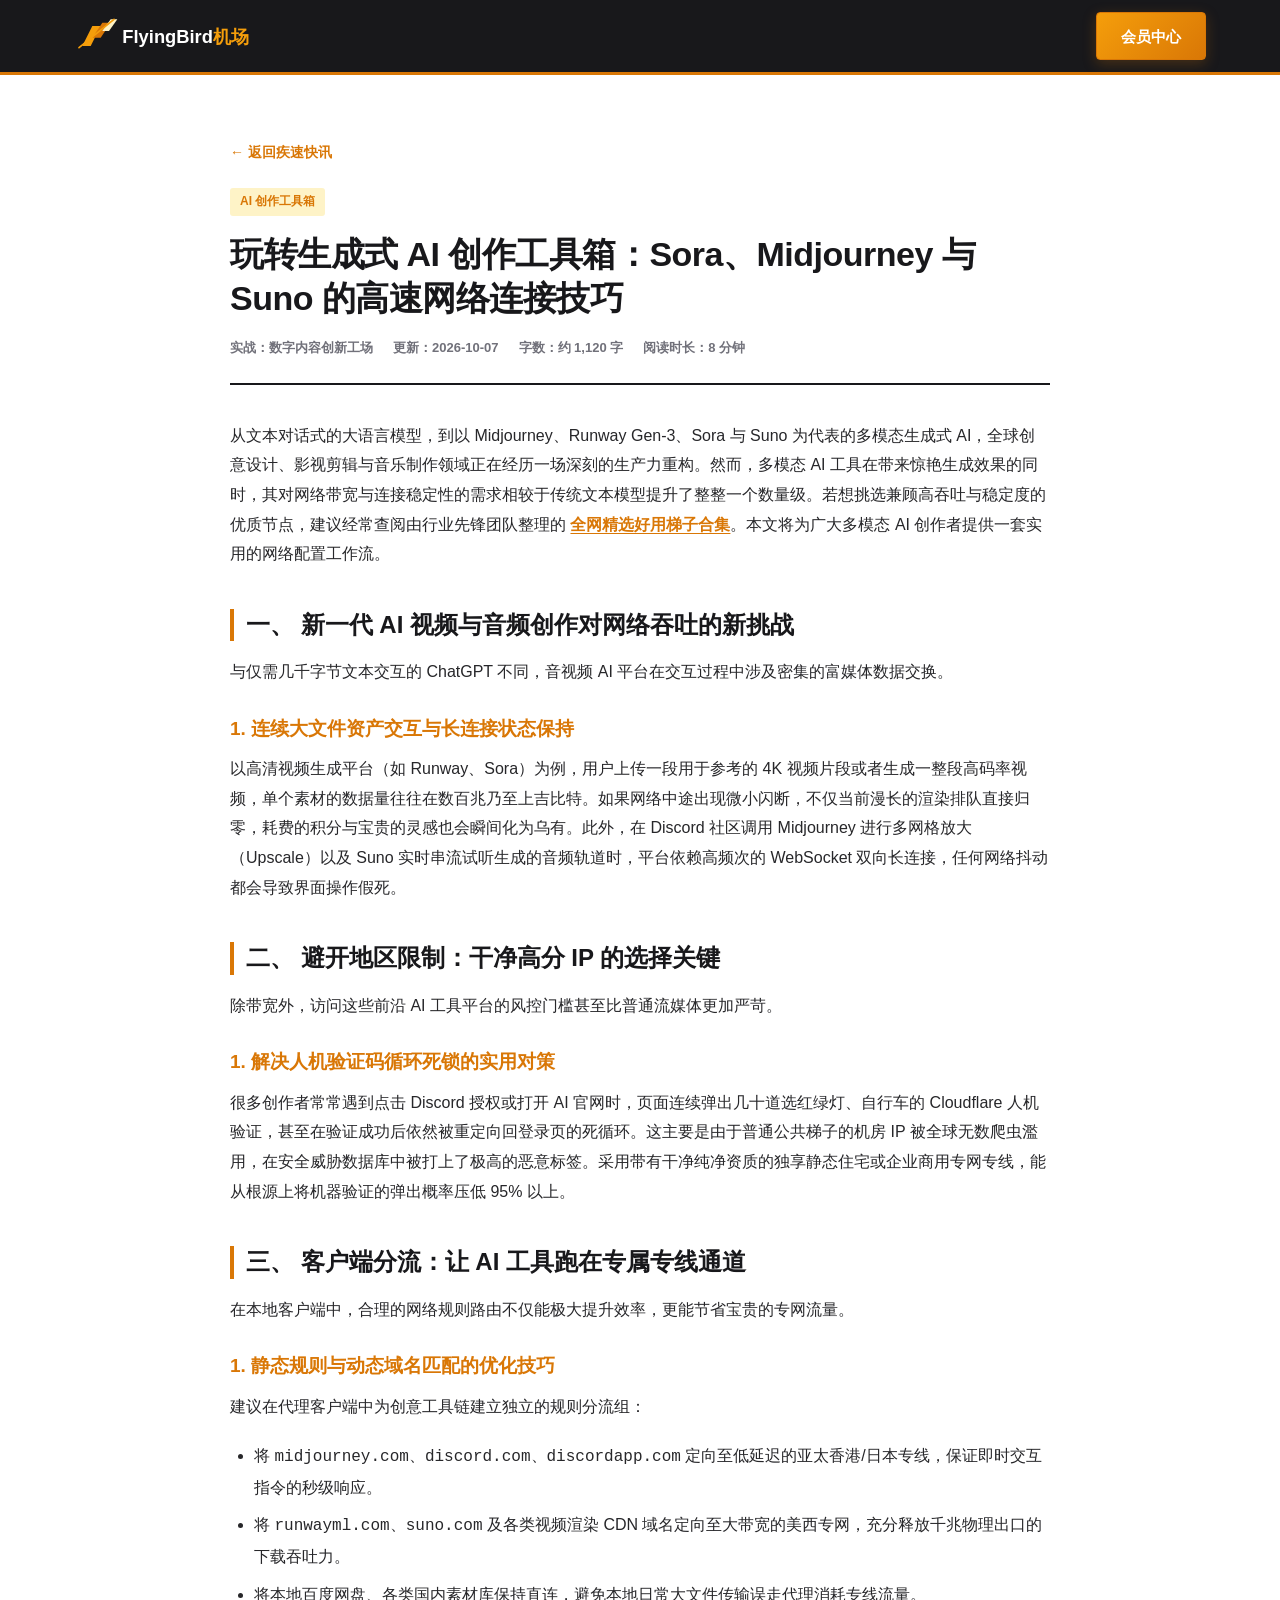
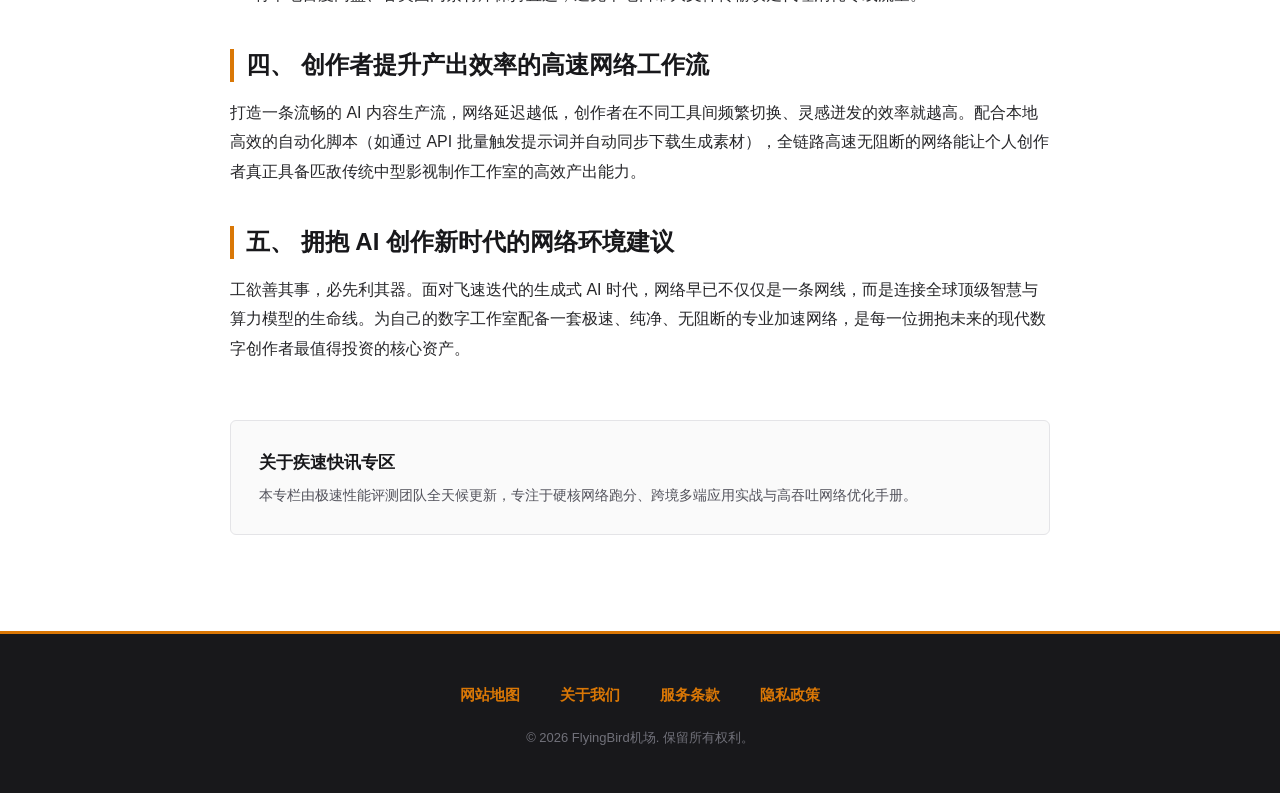
==== ai-creative-tools-bandwidth-demands.html @ 721cce7f "feat: initial commit for flyingbirdcloud.mom landing page" ====
<!DOCTYPE html>
<html lang="zh-CN">
<head>
  <meta charset="UTF-8">
  <meta name="viewport" content="width=device-width, initial-scale=1.0">
  <title>玩转生成式 AI 创作工具箱：Sora、Midjourney 与 Suno 的高速网络连接技巧 - 疾速快讯</title>
  <meta name="description" content="深入解析Sora、Midjourney、Runway及Suno等生成式AI创作平台对网络吞吐、大文件传输与长连接的苛刻要求，详解高信誉节点配置技巧。">
  <link rel="stylesheet" href="style.css">
</head>
<body>

  <!-- 动感顶栏导航 -->
  <header class="kinetic-nav-wrapper">
    <div class="kinetic-shell kinetic-nav-inner">
      <a href="index.html" class="kinetic-brand" aria-label="返回首页">
        <svg viewBox="0 0 240 48" fill="none" xmlns="http://www.w3.org/2000/svg">
          <g>
            <path d="M10 36L22 12H32L20 36H10Z" fill="#F59E0B"/>
            <path d="M22 26L34 8H44L32 26H22Z" fill="#D97706"/>
            <path d="M34 18L44 4H52L42 18H34Z" fill="#FEF3C7"/>
            <line x1="6" y1="38" x2="48" y2="4" stroke="#F59E0B" stroke-width="2" stroke-linecap="round"/>
          </g>
          <text x="58" y="32" font-family="-apple-system, BlinkMacSystemFont, 'Segoe UI', Roboto, sans-serif" font-size="22" font-weight="900" fill="#FFFFFF">FlyingBird<tspan fill="#F59E0B">机场</tspan></text>
        </svg>
      </a>
      <div class="kinetic-nav-actions">
        <a href="https://ww012.twilightaff.com/#/?code=A56DH1Af" class="k-btn k-btn-amber" rel="nofollow" target="_blank">会员中心</a>
      </div>
    </div>
  </header>

  <!-- 文章详情区域 -->
  <main class="kinetic-article-wrap">
    <div class="kinetic-shell">
      <div class="kinetic-article-container">
        <a href="guides.html" class="kinetic-back-link">← 返回疾速快讯</a>

        <header class="kinetic-article-head">
          <span class="kinetic-badge-pill">AI 创作工具箱</span>
          <h1 class="kinetic-article-h1">玩转生成式 AI 创作工具箱：Sora、Midjourney 与 Suno 的高速网络连接技巧</h1>
          <div class="kinetic-meta-line">
            <span>实战：数字内容创新工场</span>
            <span>更新：2026-10-07</span>
            <span>字数：约 1,120 字</span>
            <span>阅读时长：8 分钟</span>
          </div>
        </header>

        <article class="kinetic-article-body">
          <p>
            从文本对话式的大语言模型，到以 Midjourney、Runway Gen-3、Sora 与 Suno 为代表的多模态生成式 AI，全球创意设计、影视剪辑与音乐制作领域正在经历一场深刻的生产力重构。然而，多模态 AI 工具在带来惊艳生成效果的同时，其对网络带宽与连接稳定性的需求相较于传统文本模型提升了整整一个数量级。若想挑选兼顾高吞吐与稳定度的优质节点，建议经常查阅由行业先锋团队整理的 <a href="https://tizilab.net/" target="_blank">全网精选好用梯子合集</a>。本文将为广大多模态 AI 创作者提供一套实用的网络配置工作流。
          </p>

          <h2>一、 新一代 AI 视频与音频创作对网络吞吐的新挑战</h2>
          <p>
            与仅需几千字节文本交互的 ChatGPT 不同，音视频 AI 平台在交互过程中涉及密集的富媒体数据交换。
          </p>

          <h3>1. 连续大文件资产交互与长连接状态保持</h3>
          <p>
            以高清视频生成平台（如 Runway、Sora）为例，用户上传一段用于参考的 4K 视频片段或者生成一整段高码率视频，单个素材的数据量往往在数百兆乃至上吉比特。如果网络中途出现微小闪断，不仅当前漫长的渲染排队直接归零，耗费的积分与宝贵的灵感也会瞬间化为乌有。此外，在 Discord 社区调用 Midjourney 进行多网格放大（Upscale）以及 Suno 实时串流试听生成的音频轨道时，平台依赖高频次的 WebSocket 双向长连接，任何网络抖动都会导致界面操作假死。
          </p>

          <h2>二、 避开地区限制：干净高分 IP 的选择关键</h2>
          <p>
            除带宽外，访问这些前沿 AI 工具平台的风控门槛甚至比普通流媒体更加严苛。
          </p>

          <h3>1. 解决人机验证码循环死锁的实用对策</h3>
          <p>
            很多创作者常常遇到点击 Discord 授权或打开 AI 官网时，页面连续弹出几十道选红绿灯、自行车的 Cloudflare 人机验证，甚至在验证成功后依然被重定向回登录页的死循环。这主要是由于普通公共梯子的机房 IP 被全球无数爬虫濫用，在安全威胁数据库中被打上了极高的恶意标签。采用带有干净纯净资质的独享静态住宅或企业商用专网专线，能从根源上将机器验证的弹出概率压低 95% 以上。
          </p>

          <h2>三、 客户端分流：让 AI 工具跑在专属专线通道</h2>
          <p>
            在本地客户端中，合理的网络规则路由不仅能极大提升效率，更能节省宝贵的专网流量。
          </p>

          <h3>1. 静态规则与动态域名匹配的优化技巧</h3>
          <p>
            建议在代理客户端中为创意工具链建立独立的规则分流组：
          </p>
          <ul>
            <li>将 <code>midjourney.com</code>、<code>discord.com</code>、<code>discordapp.com</code> 定向至低延迟的亚太香港/日本专线，保证即时交互指令的秒级响应。</li>
            <li>将 <code>runwayml.com</code>、<code>suno.com</code> 及各类视频渲染 CDN 域名定向至大带宽的美西专网，充分释放千兆物理出口的下载吞吐力。</li>
            <li>将本地百度网盘、各类国内素材库保持直连，避免本地日常大文件传输误走代理消耗专线流量。</li>
          </ul>

          <h2>四、 创作者提升产出效率的高速网络工作流</h2>
          <p>
            打造一条流畅的 AI 内容生产流，网络延迟越低，创作者在不同工具间频繁切换、灵感迸发的效率就越高。配合本地高效的自动化脚本（如通过 API 批量触发提示词并自动同步下载生成素材），全链路高速无阻断的网络能让个人创作者真正具备匹敌传统中型影视制作工作室的高效产出能力。
          </p>

          <h2>五、 拥抱 AI 创作新时代的网络环境建议</h2>
          <p>
            工欲善其事，必先利其器。面对飞速迭代的生成式 AI 时代，网络早已不仅仅是一条网线，而是连接全球顶级智慧与算力模型的生命线。为自己的数字工作室配备一套极速、纯净、无阻断的专业加速网络，是每一位拥抱未来的现代数字创作者最值得投资的核心资产。
          </p>
        </article>

        <div class="kinetic-author-box">
          <h4>关于疾速快讯专区</h4>
          <p>本专栏由极速性能评测团队全天候更新，专注于硬核网络跑分、跨境多端应用实战与高吞吐网络优化手册。</p>
        </div>
      </div>
    </div>
  </main>

  <!-- 页脚 -->
  <footer class="kinetic-footer">
    <div class="kinetic-shell">
      <nav aria-label="页脚导航">
        <ul class="k-footer-links">
          <li><a href="sitemap.html">网站地图</a></li>
          <li><a href="about.html">关于我们</a></li>
          <li><a href="terms.html">服务条款</a></li>
          <li><a href="privacy.html">隐私政策</a></li>
        </ul>
      </nav>
      <p class="k-footer-rights">© 2026 FlyingBird机场. 保留所有权利。</p>
    </div>
  </footer>

</body>
</html>
---- style.css ----
/* ==========================================================================
   FlyingBird机场 - 极速动能与疾风光芒流样式表 (Kinetic Velocity Modern)
   特点：斜切动感、琥珀竞速金与曜石墨灰、高能脉冲条纹、极致响应
   ========================================================================== */

:root {
  --color-amber-primary: #D97706;
  --color-amber-light: #F59E0B;
  --color-amber-glow: #FEF3C7;
  --color-obsidian: #18181B;
  --color-obsidian-sub: #27272A;
  --color-slate-text: #52525B;
  --color-canvas: #FAFAFA;
  --color-surface-white: #FFFFFF;
  --color-card-border: #E4E4E7;
  --color-speed-green: #10B981;
  --font-kinetic: -apple-system, BlinkMacSystemFont, "Segoe UI", Roboto, "PingFang SC", "Hiragino Sans GB", "Microsoft YaHei", sans-serif;
  --max-w-kinetic: 1180px;
}

* {
  box-sizing: border-box;
  margin: 0;
  padding: 0;
}

html {
  font-size: 16px;
  scroll-behavior: smooth;
  -webkit-text-size-adjust: 100%;
}

body {
  font-family: var(--font-kinetic);
  background-color: var(--color-canvas);
  color: var(--color-obsidian);
  line-height: 1.6;
  -webkit-font-smoothing: antialiased;
}

/* 布局外框 */
.kinetic-shell {
  max-width: var(--max-w-kinetic);
  margin: 0 auto;
  padding: 0 24px;
}

/* 动感顶栏 */
.kinetic-nav-wrapper {
  background-color: var(--color-obsidian);
  border-bottom: 3px solid var(--color-amber-primary);
  position: sticky;
  top: 0;
  z-index: 100;
}

.kinetic-nav-inner {
  display: flex;
  justify-content: space-between;
  align-items: center;
  height: 72px;
}

.kinetic-brand {
  display: flex;
  align-items: center;
  gap: 12px;
  text-decoration: none;
}

.kinetic-brand svg {
  height: 40px;
  width: auto;
}

.kinetic-nav-toggle {
  display: none;
}

.kinetic-nav-container {
  display: block;
}

.kinetic-links {
  display: flex;
  align-items: center;
  gap: 28px;
  list-style: none;
}

.kinetic-links a {
  color: #D4D4D8;
  text-decoration: none;
  font-size: 15px;
  font-weight: 700;
  transition: color 0.2s;
  letter-spacing: 0.3px;
}

.kinetic-links a:hover {
  color: var(--color-amber-light);
}

.kinetic-nav-actions {
  display: flex;
  align-items: center;
  gap: 12px;
}

/* 动能按钮 */
.k-btn,
a.k-btn {
  display: inline-flex;
  align-items: center;
  justify-content: center;
  padding: 12px 24px;
  font-size: 15px;
  font-weight: 800;
  text-decoration: none !important;
  border-radius: 4px;
  transition: all 0.2s cubic-bezier(0.4, 0, 0.2, 1);
  min-height: 48px;
  cursor: pointer;
  line-height: 1;
}

.k-btn-amber,
a.k-btn-amber,
a.k-btn-amber:link,
a.k-btn-amber:visited {
  background: linear-gradient(135deg, var(--color-amber-light) 0%, var(--color-amber-primary) 100%) !important;
  color: #FFFFFF !important;
  border: 1px solid var(--color-amber-primary) !important;
  box-shadow: 0 4px 14px rgba(217, 119, 6, 0.25);
}

.k-btn-amber:hover,
.k-btn-amber:focus,
.k-btn-amber:active,
a.k-btn-amber:hover,
a.k-btn-amber:focus,
a.k-btn-amber:active {
  color: #FFFFFF !important;
  transform: translateY(-1px);
  box-shadow: 0 6px 20px rgba(217, 119, 6, 0.35);
  text-decoration: none !important;
}

.k-btn-pbn,
a.k-btn-pbn,
a.k-btn-pbn:link,
a.k-btn-pbn:visited {
  background-color: #FFFFFF !important;
  color: var(--color-obsidian) !important;
  border: 2px solid var(--color-obsidian) !important;
}

.k-btn-pbn:hover,
.k-btn-pbn:focus,
.k-btn-pbn:active,
a.k-btn-pbn:hover,
a.k-btn-pbn:focus,
a.k-btn-pbn:active {
  background-color: var(--color-amber-glow) !important;
  border-color: var(--color-amber-primary) !important;
  color: var(--color-amber-primary) !important;
  text-decoration: none !important;
}

.k-btn-dark,
a.k-btn-dark,
a.k-btn-dark:link,
a.k-btn-dark:visited {
  background-color: var(--color-obsidian) !important;
  color: #FFFFFF !important;
  border: 1px solid var(--color-obsidian) !important;
}

.k-btn-dark:hover,
.k-btn-dark:focus,
.k-btn-dark:active,
a.k-btn-dark:hover,
a.k-btn-dark:focus,
a.k-btn-dark:active {
  background-color: var(--color-obsidian-sub) !important;
  color: #FFFFFF !important;
  text-decoration: none !important;
}

/* 首屏 Billboard Hero */
.kinetic-hero {
  background: linear-gradient(180deg, #18181B 0%, #27272A 100%);
  color: #FFFFFF;
  padding: 80px 0 64px;
  position: relative;
  overflow: hidden;
}

.kinetic-hero-grid {
  display: grid;
  grid-template-columns: 1.1fr 0.9fr;
  gap: 40px;
  align-items: center;
}

.k-hero-badge {
  display: inline-flex;
  align-items: center;
  gap: 8px;
  background-color: rgba(245, 158, 11, 0.15);
  border: 1px solid var(--color-amber-primary);
  color: var(--color-amber-light);
  font-size: 13px;
  font-weight: 800;
  padding: 6px 14px;
  border-radius: 4px;
  margin-bottom: 24px;
  letter-spacing: 0.5px;
}

.k-badge-flash {
  width: 8px;
  height: 8px;
  background-color: var(--color-amber-light);
  border-radius: 2px;
  transform: rotate(45deg);
}

.kinetic-title {
  font-size: 46px;
  line-height: 1.15;
  font-weight: 900;
  color: #FFFFFF;
  letter-spacing: -0.5px;
  margin-bottom: 20px;
}

.kinetic-title span {
  color: var(--color-amber-light);
  display: inline-block;
}

.kinetic-subtitle {
  font-size: 17px;
  color: #A1A1AA;
  line-height: 1.65;
  margin-bottom: 32px;
  max-width: 540px;
}

.kinetic-cta-group {
  display: flex;
  flex-wrap: wrap;
  gap: 16px;
  align-items: center;
}

/* ==========================================
   飞鸟动图 - 动感超音速破空金翼飞鸟
   ========================================== */
.kinetic-bird-stage {
  background: radial-gradient(ellipse at 50% 50%, #18181B 0%, #09090B 100%);
  border: 1px solid rgba(245, 158, 11, 0.4);
  border-radius: 8px;
  padding: 24px;
  box-shadow: 0 20px 45px rgba(0, 0, 0, 0.6), 0 0 30px rgba(245, 158, 11, 0.15);
  position: relative;
  overflow: hidden;
}

.k-bird-head {
  display: flex;
  justify-content: space-between;
  align-items: center;
  border-bottom: 1px solid #27272A;
  padding-bottom: 12px;
  margin-bottom: 16px;
}

.k-bird-tag {
  font-size: 13px;
  font-weight: 800;
  color: var(--color-amber-light);
  letter-spacing: 1px;
}

.k-bird-mode {
  display: inline-flex;
  align-items: center;
  gap: 6px;
  font-size: 12px;
  color: var(--color-speed-green);
  font-weight: 700;
}

.k-mode-pulse {
  width: 8px;
  height: 8px;
  background-color: var(--color-speed-green);
  border-radius: 50%;
  animation: kPulseGlow 1.5s infinite ease-in-out;
}

@keyframes kPulseGlow {
  0%, 100% { opacity: 1; transform: scale(1); }
  50% { opacity: 0.3; transform: scale(0.7); }
}

.k-bird-canvas {
  width: 100%;
  height: 220px;
  background-color: #09090B;
  border: 1px solid #27272A;
  border-radius: 6px;
  display: flex;
  align-items: center;
  justify-content: center;
  position: relative;
  overflow: hidden;
}

/* 激波音障圆环膨胀扩散动画 */
.shockwave-ring {
  position: absolute;
  top: 50%;
  left: 50%;
  border-radius: 50%;
  border: 1.5px solid rgba(245, 158, 11, 0.5);
  pointer-events: none;
  transform: translate(-50%, -50%) scale(0.2);
  opacity: 0;
  animation: shockwaveExpand 3s cubic-bezier(0.1, 0.8, 0.3, 1) infinite;
}

.ring-1 { width: 140px; height: 140px; animation-delay: 0s; }
.ring-2 { width: 140px; height: 140px; animation-delay: 1s; }
.ring-3 { width: 140px; height: 140px; animation-delay: 2s; }

@keyframes shockwaveExpand {
  0% {
    transform: translate(-50%, -50%) scale(0.3);
    opacity: 0.9;
    border-color: rgba(254, 240, 138, 0.8);
  }
  60% {
    opacity: 0.4;
    border-color: rgba(245, 158, 11, 0.4);
  }
  100% {
    transform: translate(-50%, -50%) scale(2.6);
    opacity: 0;
    border-color: rgba(217, 119, 6, 0);
  }
}

/* 动能极速光束粒子 */
.k-speed-beam {
  position: absolute;
  height: 1.5px;
  background: linear-gradient(90deg, transparent, var(--color-amber-light), transparent);
  animation: speedBeamFly 1.6s linear infinite;
}

.beam-1 { top: 22%; width: 140px; animation-duration: 1.3s; animation-delay: 0s; }
.beam-2 { top: 45%; width: 220px; animation-duration: 1.8s; animation-delay: 0.6s; }
.beam-3 { top: 70%; width: 160px; animation-duration: 1.5s; animation-delay: 0.9s; }
.beam-4 { top: 88%; width: 110px; animation-duration: 1.2s; animation-delay: 0.3s; }

@keyframes speedBeamFly {
  0% { right: -220px; opacity: 0; }
  30% { opacity: 0.9; }
  80% { opacity: 0.9; }
  100% { right: 110%; opacity: 0; }
}

/* 动感金翼飞鸟主体 */
.k-bird-svg-wrap {
  width: 240px;
  height: 170px;
  position: relative;
  z-index: 2;
  animation: kBirdGlide 2.8s ease-in-out infinite;
  filter: drop-shadow(0 0 16px rgba(245, 158, 11, 0.35));
}

@keyframes kBirdGlide {
  0%, 100% {
    transform: translateY(0px) rotate(0deg);
  }
  50% {
    transform: translateY(-10px) rotate(-1deg);
  }
}

/* 金色飞鸟左右翼高速扇动 */
.wing-k-left {
  transform-origin: 130px 90px;
  animation: kWingFlapLeft 0.95s ease-in-out infinite alternate;
}

.wing-k-right {
  transform-origin: 130px 90px;
  animation: kWingFlapRight 0.95s ease-in-out infinite alternate;
}

@keyframes kWingFlapLeft {
  0% {
    transform: rotate(0deg) scaleY(1);
  }
  100% {
    transform: rotate(25deg) scaleY(0.6) skewX(8deg);
  }
}

@keyframes kWingFlapRight {
  0% {
    transform: rotate(0deg) scaleY(1);
  }
  100% {
    transform: rotate(-25deg) scaleY(0.6) skewX(-8deg);
  }
}

/* 尾部矢量喷气羽焰脉冲 */
.k-afterburner {
  transform-origin: 130px 122px;
  animation: jetThrustPulse 0.4s ease-in-out infinite alternate;
}

@keyframes jetThrustPulse {
  0% {
    transform: scaleY(0.85);
    opacity: 0.65;
  }
  100% {
    transform: scaleY(1.3);
    opacity: 1;
  }
}

/* 底部动能指标条 */
.k-bird-footer {
  display: grid;
  grid-template-columns: repeat(3, 1fr);
  gap: 12px;
  margin-top: 16px;
  padding-top: 14px;
  border-top: 1px solid #27272A;
}

.k-metric-cell {
  display: flex;
  flex-direction: column;
}

.k-cell-k {
  font-size: 11px;
  font-weight: 700;
  color: #71717A;
  letter-spacing: 0.5px;
  margin-bottom: 2px;
}

.k-cell-v {
  font-size: 13px;
  font-weight: 800;
  color: var(--color-amber-light);
}

/* 动感跑马数据带 */
.kinetic-marquee-strip {
  background-color: var(--color-amber-primary);
  color: #FFFFFF;
  padding: 12px 0;
  font-weight: 800;
  font-size: 14px;
  letter-spacing: 0.5px;
}

.marquee-flex {
  display: flex;
  justify-content: space-around;
  flex-wrap: wrap;
  gap: 16px;
}

/* 章节外框 */
.kinetic-section {
  padding: 88px 0;
}

.kinetic-head-wrap {
  margin-bottom: 48px;
  position: relative;
}

.k-section-tag {
  font-size: 13px;
  font-weight: 800;
  color: var(--color-amber-primary);
  letter-spacing: 1.5px;
  text-transform: uppercase;
  margin-bottom: 8px;
  display: block;
}

.k-section-title {
  font-size: 34px;
  font-weight: 900;
  color: var(--color-obsidian);
  letter-spacing: -0.5px;
}

/* 核心特性 (3 cards) */
.kinetic-feature-deck {
  display: grid;
  grid-template-columns: repeat(3, 1fr);
  gap: 24px;
}

.k-feat-card {
  background-color: var(--color-surface-white);
  border: 1px solid var(--color-card-border);
  border-radius: 6px;
  padding: 32px 24px;
  position: relative;
  overflow: hidden;
  transition: all 0.2s ease;
}

.k-feat-card:hover {
  border-color: var(--color-amber-primary);
  transform: translateY(-2px);
}

.k-card-accent-bar {
  position: absolute;
  top: 0;
  left: 0;
  right: 0;
  height: 4px;
  background: linear-gradient(90deg, var(--color-amber-primary), var(--color-amber-light));
}

.k-icon-outline {
  width: 44px;
  height: 44px;
  margin-bottom: 20px;
}

.k-feat-title {
  font-size: 20px;
  font-weight: 800;
  color: var(--color-obsidian);
  margin-bottom: 12px;
}

.k-feat-desc {
  font-size: 14px;
  color: var(--color-slate-text);
  line-height: 1.6;
}

/* 流媒体与 AI 狂飙矩阵 (3 cards) */
.kinetic-media-grid {
  display: grid;
  grid-template-columns: repeat(3, 1fr);
  gap: 24px;
}

.k-media-box {
  background-color: var(--color-surface-white);
  border: 1px solid var(--color-card-border);
  border-radius: 6px;
  padding: 32px 24px;
}

.k-badge-gold {
  display: inline-block;
  padding: 4px 10px;
  background-color: var(--color-amber-glow);
  color: var(--color-amber-primary);
  font-size: 12px;
  font-weight: 800;
  border-radius: 3px;
  margin-bottom: 14px;
}

.k-media-box h3 {
  font-size: 19px;
  font-weight: 800;
  color: var(--color-obsidian);
  margin-bottom: 10px;
}

.k-media-box p {
  font-size: 14px;
  color: var(--color-slate-text);
  line-height: 1.6;
}

/* 价格对比 (3 方案) */
.kinetic-pricing-deck {
  display: grid;
  grid-template-columns: repeat(3, 1fr);
  gap: 24px;
  align-items: stretch;
}

.k-price-card {
  background-color: var(--color-surface-white);
  border: 1px solid var(--color-card-border);
  border-radius: 6px;
  padding: 40px 28px;
  display: flex;
  flex-direction: column;
  position: relative;
}

.k-price-card.hot {
  border: 2px solid var(--color-amber-primary);
  box-shadow: 0 12px 30px rgba(217, 119, 6, 0.12);
}

.k-badge-hot {
  position: absolute;
  top: 14px;
  right: 14px;
  background-color: var(--color-amber-primary);
  color: #FFFFFF;
  font-size: 12px;
  font-weight: 800;
  padding: 4px 10px;
  border-radius: 3px;
}

.k-plan-name {
  font-size: 20px;
  font-weight: 900;
  color: var(--color-obsidian);
  margin-bottom: 8px;
}

.k-plan-desc {
  font-size: 13px;
  color: var(--color-slate-text);
  min-height: 38px;
  margin-bottom: 24px;
}

.k-price-row {
  display: flex;
  align-items: baseline;
  gap: 4px;
  margin-bottom: 28px;
  padding-bottom: 20px;
  border-bottom: 1px solid var(--color-card-border);
}

.k-curr {
  font-size: 20px;
  font-weight: 800;
  color: var(--color-obsidian);
}

.k-num {
  font-size: 42px;
  font-weight: 900;
  color: var(--color-amber-primary);
  line-height: 1;
}

.k-unit {
  font-size: 14px;
  color: var(--color-slate-text);
}

.k-features-list {
  list-style: none;
  margin-bottom: 32px;
  flex-grow: 1;
}

.k-feature-point {
  display: flex;
  align-items: center;
  gap: 10px;
  font-size: 14px;
  color: var(--color-obsidian);
  padding: 8px 0;
}

.k-bullet {
  width: 6px;
  height: 6px;
  background-color: var(--color-amber-primary);
  border-radius: 2px;
  flex-shrink: 0;
  transform: rotate(45deg);
}

/* 用户实测反馈 (3 reviews) */
.kinetic-reviews-row {
  display: grid;
  grid-template-columns: repeat(3, 1fr);
  gap: 24px;
}

.k-review-card {
  background-color: var(--color-surface-white);
  border: 1px solid var(--color-card-border);
  border-radius: 6px;
  padding: 28px;
}

.k-review-text {
  font-size: 15px;
  color: var(--color-obsidian);
  line-height: 1.6;
  margin-bottom: 20px;
}

.k-review-user {
  display: flex;
  align-items: center;
  gap: 12px;
  border-top: 1px dashed var(--color-card-border);
  padding-top: 16px;
}

.k-avatar-box {
  width: 40px;
  height: 40px;
  background: linear-gradient(135deg, var(--color-amber-light), var(--color-amber-primary));
  color: #FFFFFF;
  border-radius: 6px;
  display: flex;
  align-items: center;
  justify-content: center;
  font-weight: 900;
  font-size: 14px;
}

.k-user-info h4 {
  font-size: 14px;
  font-weight: 800;
  color: var(--color-obsidian);
}

.k-user-info p {
  font-size: 12px;
  color: var(--color-slate-text);
}

/* 常见问答 (3 items) */
.kinetic-faq-list {
  display: grid;
  grid-template-columns: repeat(3, 1fr);
  gap: 24px;
}

.k-faq-box {
  background-color: var(--color-surface-white);
  border: 1px solid var(--color-card-border);
  border-radius: 6px;
  padding: 28px;
}

.k-faq-title {
  font-size: 17px;
  font-weight: 800;
  color: var(--color-obsidian);
  margin-bottom: 12px;
}

.k-faq-desc {
  font-size: 14px;
  color: var(--color-slate-text);
  line-height: 1.6;
}

/* 页脚：严格仅显示4个中文标题，独立页面 */
.kinetic-footer {
  background-color: var(--color-obsidian);
  color: #A1A1AA;
  padding: 48px 0;
  border-top: 3px solid var(--color-amber-primary);
}

.k-footer-links {
  display: flex;
  justify-content: center;
  align-items: center;
  gap: 40px;
  list-style: none;
  margin-bottom: 20px;
}

.k-footer-links a {
  color: #E4E4E7;
  text-decoration: none;
  font-size: 15px;
  font-weight: 700;
  transition: color 0.2s;
}

.k-footer-links a:hover {
  color: var(--color-amber-light);
}

.k-footer-rights {
  text-align: center;
  font-size: 13px;
  color: #71717A;
}

/* 独立子页面排版 */
.k-subpage-wrap {
  min-height: 70vh;
  padding: 64px 0 96px;
  background-color: var(--color-surface-white);
}

.k-subpage-box {
  max-width: 800px;
  margin: 0 auto;
  line-height: 1.8;
}

.k-back-home {
  display: inline-block;
  margin-bottom: 24px;
  font-weight: 800;
  color: var(--color-amber-primary);
  text-decoration: none;
}

.k-subpage-box h1 {
  font-size: 36px;
  font-weight: 900;
  color: var(--color-obsidian);
  margin-bottom: 24px;
  padding-bottom: 16px;
  border-bottom: 2px solid var(--color-obsidian);
}

.k-subpage-box h2 {
  font-size: 22px;
  font-weight: 800;
  color: var(--color-obsidian);
  margin: 32px 0 12px;
}

.k-subpage-box p {
  font-size: 15px;
  color: var(--color-slate-text);
  margin-bottom: 16px;
}

.k-subpage-box ul {
  padding-left: 20px;
  margin-bottom: 20px;
}

.k-subpage-box li {
  margin-bottom: 8px;
  color: var(--color-slate-text);
  font-size: 15px;
}

/* 移动端响应式适配 */
@media (max-width: 768px) {
  .kinetic-hero-grid {
    grid-template-columns: 1fr;
    gap: 36px;
  }

  .kinetic-title {
    font-size: 32px;
  }

  .kinetic-feature-deck,
  .kinetic-media-grid,
  .kinetic-pricing-deck,
  .kinetic-reviews-row,
  .kinetic-faq-list {
    grid-template-columns: 1fr;
  }

  .kinetic-nav-inner {
    height: 64px;
    position: relative;
  }

  .kinetic-nav-toggle {
    display: inline-flex;
    flex-direction: column;
    justify-content: center;
    align-items: center;
    gap: 5px;
    width: 44px;
    height: 44px;
    border: 1px solid #3F3F46;
    border-radius: 4px;
    background-color: var(--color-obsidian-sub);
    cursor: pointer;
    padding: 0;
    margin-left: auto;
    margin-right: 12px;
    order: 2;
  }

  .kinetic-nav-toggle span {
    display: block;
    width: 22px;
    height: 2px;
    background-color: var(--color-amber-light);
    transition: all 0.25s ease;
    border-radius: 2px;
  }

  .kinetic-nav-toggle.is-active span:nth-child(1) {
    transform: translateY(7px) rotate(45deg);
  }
  .kinetic-nav-toggle.is-active span:nth-child(2) {
    opacity: 0;
  }
  .kinetic-nav-toggle.is-active span:nth-child(3) {
    transform: translateY(-7px) rotate(-45deg);
  }

  .kinetic-nav-container {
    display: none;
    position: absolute;
    top: 64px;
    left: 0;
    right: 0;
    width: 100%;
    background-color: #18181B;
    border-bottom: 3px solid var(--color-amber-primary);
    box-shadow: 0 12px 30px rgba(0, 0, 0, 0.45);
    z-index: 999;
  }

  .kinetic-nav-container.is-open {
    display: block;
  }

  .kinetic-links {
    display: flex !important;
    flex-direction: column;
    padding: 6px 0;
    margin: 0;
    list-style: none;
    gap: 0;
    width: 100%;
  }

  .kinetic-links li {
    width: 100%;
  }

  .kinetic-links li a {
    display: flex;
    align-items: center;
    padding: 14px 24px;
    font-size: 15px;
    font-weight: 800;
    color: #E4E4E7;
    border-bottom: 1px solid #27272A;
    min-height: 48px;
    width: 100%;
  }

  .kinetic-links li:last-child a {
    border-bottom: none;
  }

  .kinetic-links li a:hover,
  .kinetic-links li a:active {
    background-color: #27272A;
    color: var(--color-amber-light);
  }

  .kinetic-nav-actions {
    order: 3;
  }

  .kinetic-nav-actions .k-btn {
    min-height: 40px;
    padding: 8px 14px;
    font-size: 13px;
  }

  .kinetic-cta-group {
    flex-direction: column;
    width: 100%;
  }

  .kinetic-cta-group .k-btn {
    width: 100%;
    text-align: center;
  }

  .marquee-flex {
    flex-direction: column;
    text-align: center;
    gap: 8px;
  }

  .k-footer-links {
    flex-direction: column;
    gap: 16px;
  }
}


/* ==========================================================================
   动能流超链接增强与疾速快讯扩展样式 (Kinetic Velocity Style)
   ========================================================================== */
a:not(.k-btn) {
  color: #D97706;
  text-decoration: none;
  transition: color 0.2s ease;
}

a:not(.k-btn):visited {
  color: #D97706;
}

a:not(.k-btn):hover, a:not(.k-btn):active {
  color: #B45309;
}

/* 快讯列表页排版 */
.guides-hub-head {
  padding: 72px 0 48px;
  background: linear-gradient(180deg, #18181B 0%, #27272A 100%);
  color: #FFFFFF;
  border-bottom: 3px solid var(--color-amber-primary);
}

.guides-hub-pill {
  display: inline-flex;
  align-items: center;
  gap: 8px;
  background-color: rgba(245, 158, 11, 0.15);
  border: 1px solid var(--color-amber-primary);
  color: var(--color-amber-light);
  font-size: 13px;
  font-weight: 800;
  padding: 5px 14px;
  border-radius: 4px;
  margin-bottom: 16px;
  letter-spacing: 1px;
}

.guides-main-title {
  font-size: 40px;
  font-weight: 900;
  color: #FFFFFF;
  margin-bottom: 16px;
  letter-spacing: -0.5px;
}

.guides-main-title span {
  color: var(--color-amber-light);
}

.guides-subtitle {
  font-size: 16px;
  color: #A1A1AA;
  max-width: 680px;
  line-height: 1.65;
}

.guides-list-section {
  padding: 72px 0 96px;
}

.guides-grid-3col {
  display: grid;
  grid-template-columns: repeat(3, 1fr);
  gap: 28px;
}

.guide-post-card {
  background-color: var(--color-surface-white);
  border: 1px solid var(--color-card-border);
  border-radius: 6px;
  padding: 30px 24px;
  display: flex;
  flex-direction: column;
  position: relative;
  overflow: hidden;
  transition: all 0.2s ease;
}

.guide-post-card:hover {
  transform: translateY(-2px);
  border-color: var(--color-amber-primary);
  box-shadow: 0 10px 25px rgba(217, 119, 6, 0.12);
}

.guide-post-accent {
  position: absolute;
  top: 0;
  left: 0;
  right: 0;
  height: 3px;
  background: linear-gradient(90deg, var(--color-amber-primary), var(--color-amber-light));
}

.guide-category-badge {
  display: inline-block;
  align-self: flex-start;
  padding: 4px 10px;
  background-color: var(--color-amber-glow);
  color: var(--color-amber-primary);
  font-size: 12px;
  font-weight: 800;
  border-radius: 3px;
  margin-bottom: 14px;
}

.guide-card-title {
  font-size: 18px;
  font-weight: 900;
  line-height: 1.4;
  margin-bottom: 12px;
}

.guide-card-title a {
  color: var(--color-obsidian);
  text-decoration: none;
}

.guide-card-title a:visited {
  color: var(--color-obsidian);
}

.guide-card-title a:hover {
  color: var(--color-amber-primary);
}

.guide-card-summary {
  font-size: 14px;
  color: var(--color-slate-text);
  line-height: 1.6;
  margin-bottom: 20px;
  flex-grow: 1;
}

.guide-card-footer {
  display: flex;
  justify-content: space-between;
  align-items: center;
  border-top: 1px solid var(--color-card-border);
  padding-top: 14px;
  font-size: 12px;
  color: #71717A;
  font-weight: 700;
}

/* 详情文章排版 */
.kinetic-article-wrap {
  padding: 64px 0 96px;
  background-color: var(--color-surface-white);
}

.kinetic-article-container {
  max-width: 820px;
  margin: 0 auto;
}

.kinetic-back-link {
  display: inline-flex;
  align-items: center;
  gap: 6px;
  font-weight: 800;
  font-size: 14px;
  color: var(--color-amber-primary);
  margin-bottom: 24px;
}

.kinetic-article-head {
  border-bottom: 2px solid var(--color-obsidian);
  padding-bottom: 24px;
  margin-bottom: 36px;
}

.kinetic-badge-pill {
  display: inline-block;
  padding: 4px 10px;
  background-color: var(--color-amber-glow);
  color: var(--color-amber-primary);
  font-size: 12px;
  font-weight: 800;
  border-radius: 3px;
  margin-bottom: 16px;
}

.kinetic-article-h1 {
  font-size: 34px;
  font-weight: 900;
  line-height: 1.3;
  color: var(--color-obsidian);
  margin-bottom: 18px;
  letter-spacing: -0.5px;
}

.kinetic-meta-line {
  display: flex;
  gap: 20px;
  font-size: 13px;
  color: #71717A;
  font-weight: 700;
}

.kinetic-article-body {
  font-size: 16px;
  line-height: 1.85;
  color: #27272A;
}

.kinetic-article-body h2 {
  font-size: 24px;
  font-weight: 900;
  color: var(--color-obsidian);
  margin: 40px 0 16px;
  padding-left: 12px;
  border-left: 4px solid var(--color-amber-primary);
  line-height: 1.35;
}

.kinetic-article-body h3 {
  font-size: 19px;
  font-weight: 800;
  color: var(--color-amber-primary);
  margin: 28px 0 12px;
  line-height: 1.45;
}

.kinetic-article-body p {
  margin-bottom: 20px;
}

.kinetic-article-body ul, .kinetic-article-body ol {
  padding-left: 24px;
  margin-bottom: 24px;
}

.kinetic-article-body li {
  margin-bottom: 8px;
}

.kinetic-article-body blockquote {
  background-color: var(--color-canvas);
  border-left: 4px solid var(--color-obsidian);
  padding: 16px 20px;
  margin: 24px 0;
  color: var(--color-slate-text);
  font-weight: 500;
}

/* 正文中超链接：高能琥珀金，访问前后统一，绝不使用默认蓝紫 */
.kinetic-article-body a {
  color: #D97706 !important;
  text-decoration: underline;
  text-underline-offset: 3px;
  font-weight: 800;
}

.kinetic-article-body a:visited {
  color: #D97706 !important;
}

.kinetic-article-body a:hover, .kinetic-article-body a:active {
  color: #B45309 !important;
}

.kinetic-author-box {
  margin-top: 56px;
  padding: 28px;
  background-color: var(--color-canvas);
  border: 1px solid var(--color-card-border);
  border-radius: 6px;
}

.kinetic-author-box h4 {
  font-size: 17px;
  font-weight: 900;
  color: var(--color-obsidian);
  margin-bottom: 8px;
}

.kinetic-author-box p {
  font-size: 14px;
  color: var(--color-slate-text);
  margin: 0;
}

@media (max-width: 768px) {
  .guides-grid-3col {
    grid-template-columns: 1fr;
  }
  .guides-main-title {
    font-size: 28px;
  }
  .kinetic-article-h1 {
    font-size: 26px;
  }
}
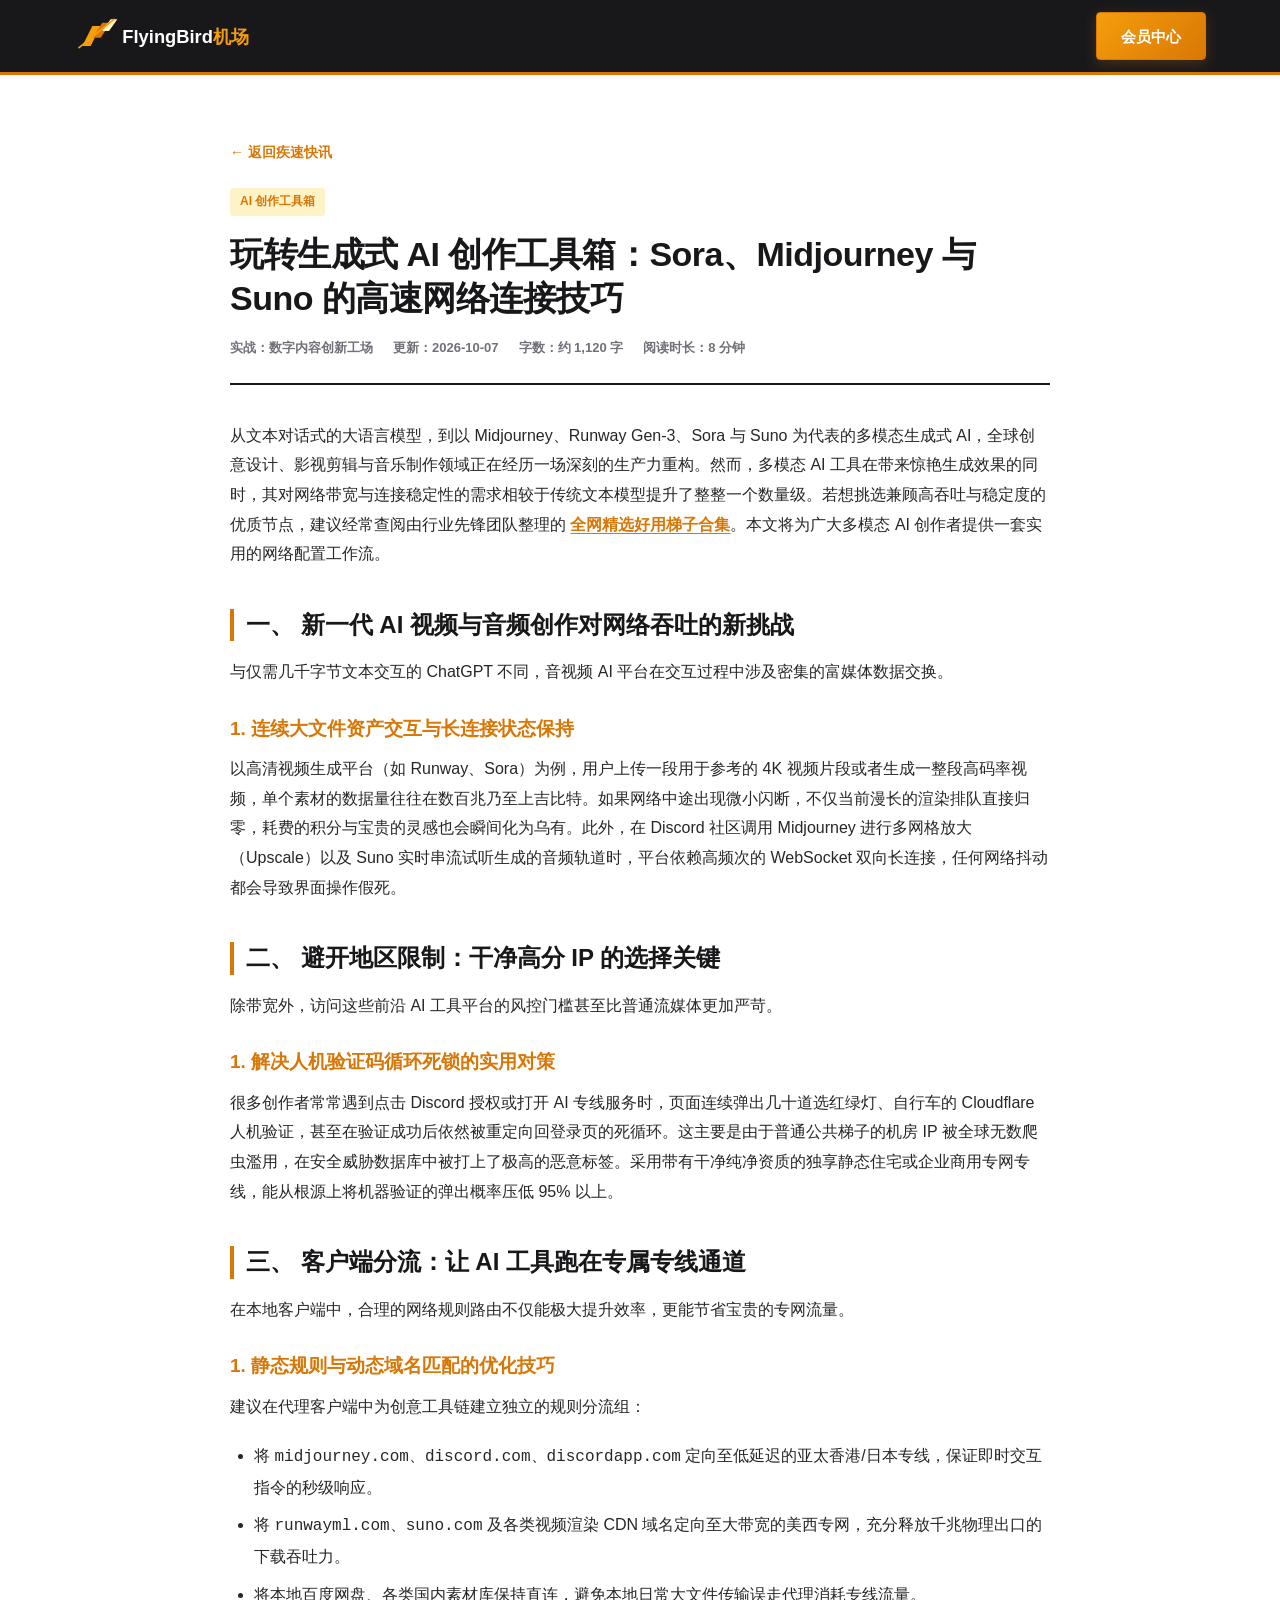
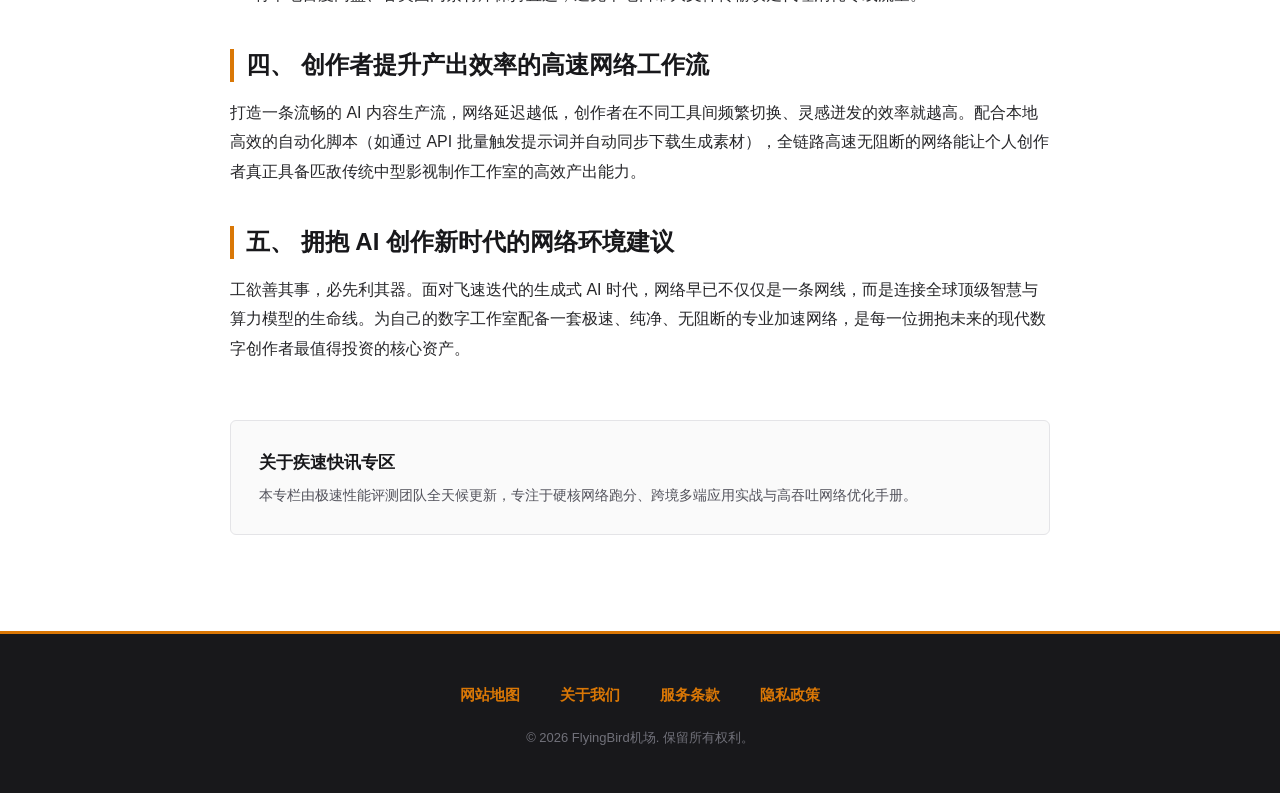
==== commit b6736c5c: "revert: restore original layout and structure prior to pricing changes while keeping bespoke hero in" ====
--- a/ai-creative-tools-bandwidth-demands.html
+++ b/ai-creative-tools-bandwidth-demands.html
@@ -48,7 +48,7 @@
 
         <article class="kinetic-article-body">
           <p>
-            从文本对话式的大语言模型，到以 Midjourney、Runway Gen-3、Sora 与 Suno 为代表的多模态生成式 AI，全球创意设计、影视剪辑与音乐制作领域正在经历一场深刻的生产力重构。然而，多模态 AI 工具在带来惊艳生成效果的同时，其对网络带宽与连接稳定性的需求相较于传统文本模型提升了整整一个数量级。若想挑选兼顾高吞吐与稳定度的优质节点，建议经常查阅由行业先锋团队整理的 <a href="https://tizilab.net/" target="_blank">全网精选好用梯子合集</a>。本文将为广大多模态 AI 创作者提供一套实用的网络配置工作流。
+            从文本对话式的大语言模型，到以 Midjourney、Runway Gen-3、Sora 与 Suno 为代表的多模态生成式 AI，全球创意设计、影视剪辑与音乐制作领域正在经历一场深刻的生产力重构。然而，多模态 AI 工具在带来惊艳生成效果的同时，其对网络带宽与连接稳定性的需求相较于传统文本模型提升了整整一个数量级。若想挑选兼顾高吞吐与稳定度的优质节点，建议经常查阅由行业先锋团队整理的 <a href="#plans" target="_blank">全网精选好用梯子合集</a>。本文将为广大多模态 AI 创作者提供一套实用的网络配置工作流。
           </p>
 
           <h2>一、 新一代 AI 视频与音频创作对网络吞吐的新挑战</h2>
@@ -68,7 +68,7 @@
 
           <h3>1. 解决人机验证码循环死锁的实用对策</h3>
           <p>
-            很多创作者常常遇到点击 Discord 授权或打开 AI 官网时，页面连续弹出几十道选红绿灯、自行车的 Cloudflare 人机验证，甚至在验证成功后依然被重定向回登录页的死循环。这主要是由于普通公共梯子的机房 IP 被全球无数爬虫濫用，在安全威胁数据库中被打上了极高的恶意标签。采用带有干净纯净资质的独享静态住宅或企业商用专网专线，能从根源上将机器验证的弹出概率压低 95% 以上。
+            很多创作者常常遇到点击 Discord 授权或打开 AI 专线服务时，页面连续弹出几十道选红绿灯、自行车的 Cloudflare 人机验证，甚至在验证成功后依然被重定向回登录页的死循环。这主要是由于普通公共梯子的机房 IP 被全球无数爬虫濫用，在安全威胁数据库中被打上了极高的恶意标签。采用带有干净纯净资质的独享静态住宅或企业商用专网专线，能从根源上将机器验证的弹出概率压低 95% 以上。
           </p>
 
           <h2>三、 客户端分流：让 AI 工具跑在专属专线通道</h2>
--- a/style.css
+++ b/style.css
@@ -373,68 +373,91 @@
   100% { right: 110%; opacity: 0; }
 }
 
-/* 动感金翼飞鸟主体 */
+/* 动感侧面破空机能战隼主体 */
 .k-bird-svg-wrap {
-  width: 240px;
+  width: 280px;
   height: 170px;
   position: relative;
   z-index: 2;
-  animation: kBirdGlide 2.8s ease-in-out infinite;
-  filter: drop-shadow(0 0 16px rgba(245, 158, 11, 0.35));
-}
-
-@keyframes kBirdGlide {
+  animation: raptorSlicing 3s ease-in-out infinite;
+  filter: drop-shadow(0 0 20px rgba(245, 158, 11, 0.45));
+}
+
+@keyframes raptorSlicing {
   0%, 100% {
     transform: translateY(0px) rotate(0deg);
   }
-  50% {
-    transform: translateY(-10px) rotate(-1deg);
-  }
-}
-
-/* 金色飞鸟左右翼高速扇动 */
-.wing-k-left {
-  transform-origin: 130px 90px;
-  animation: kWingFlapLeft 0.95s ease-in-out infinite alternate;
-}
-
-.wing-k-right {
-  transform-origin: 130px 90px;
-  animation: kWingFlapRight 0.95s ease-in-out infinite alternate;
-}
-
-@keyframes kWingFlapLeft {
+  35% {
+    transform: translateY(-8px) rotate(-2deg);
+  }
+  70% {
+    transform: translateY(6px) rotate(1.5deg);
+  }
+}
+
+/* 侧视主近翼高速破风扇动 */
+.falcon-wing-near {
+  transform-origin: 160px 76px;
+  animation: raptorWingNearBeat 0.85s ease-in-out infinite alternate;
+}
+
+@keyframes raptorWingNearBeat {
   0% {
     transform: rotate(0deg) scaleY(1);
   }
   100% {
-    transform: rotate(25deg) scaleY(0.6) skewX(8deg);
-  }
-}
-
-@keyframes kWingFlapRight {
+    transform: rotate(-24deg) scaleY(0.62) skewX(10deg);
+  }
+}
+
+/* 侧视远景副翼透视扇动 */
+.falcon-wing-far {
+  transform-origin: 155px 76px;
+  animation: raptorWingFarBeat 0.85s ease-in-out infinite alternate;
+  animation-delay: -0.12s;
+}
+
+@keyframes raptorWingFarBeat {
   0% {
-    transform: rotate(0deg) scaleY(1);
+    transform: rotate(-4deg) scaleY(0.92);
   }
   100% {
-    transform: rotate(-25deg) scaleY(0.6) skewX(-8deg);
-  }
-}
-
-/* 尾部矢量喷气羽焰脉冲 */
-.k-afterburner {
-  transform-origin: 130px 122px;
-  animation: jetThrustPulse 0.4s ease-in-out infinite alternate;
-}
-
-@keyframes jetThrustPulse {
+    transform: rotate(-28deg) scaleY(0.56) skewX(8deg);
+  }
+}
+
+/* 尾部双向音速加力喷焰 */
+.falcon-afterburner {
+  transform-origin: 90px 92px;
+  animation: raptorAfterburner 0.35s ease-in-out infinite alternate;
+}
+
+@keyframes raptorAfterburner {
   0% {
-    transform: scaleY(0.85);
-    opacity: 0.65;
+    transform: scaleX(0.85);
+    opacity: 0.75;
   }
   100% {
-    transform: scaleY(1.3);
+    transform: scaleX(1.45);
     opacity: 1;
+    filter: drop-shadow(0 0 10px #F59E0B);
+  }
+}
+
+/* 鹰喙激波音锥脉动扩散 */
+.mach-vapor-cone {
+  transform-origin: 240px 84px;
+  animation: machVaporPulse 1.8s ease-in-out infinite;
+}
+
+@keyframes machVaporPulse {
+  0%, 100% {
+    opacity: 0.7;
+    transform: scaleX(0.92);
+  }
+  50% {
+    opacity: 0.25;
+    transform: scaleX(1.18);
   }
 }
 
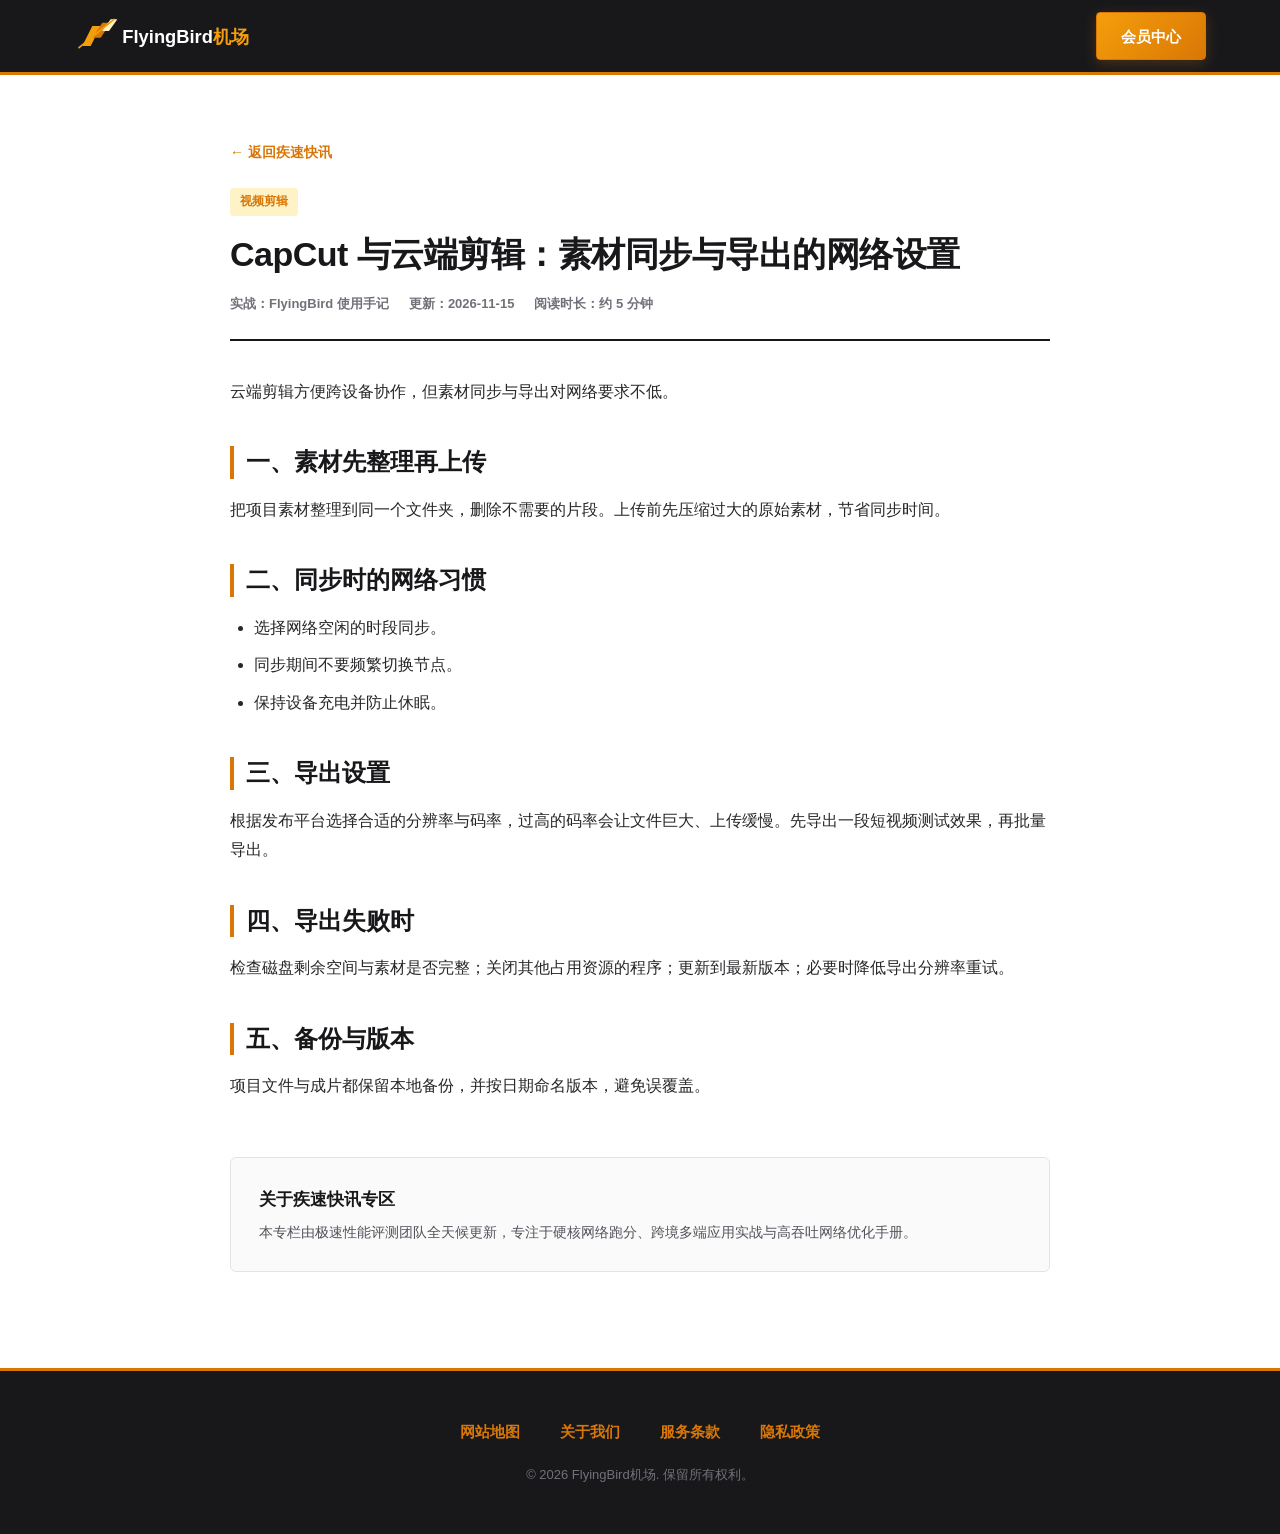
==== commit 7f488636: "Update blog hyperlinks to dajichang.mom" ====
--- a/ai-creative-tools-bandwidth-demands.html
+++ b/ai-creative-tools-bandwidth-demands.html
@@ -3,8 +3,8 @@
 <head>
   <meta charset="UTF-8">
   <meta name="viewport" content="width=device-width, initial-scale=1.0">
-  <title>玩转生成式 AI 创作工具箱：Sora、Midjourney 与 Suno 的高速网络连接技巧 - 疾速快讯</title>
-  <meta name="description" content="深入解析Sora、Midjourney、Runway及Suno等生成式AI创作平台对网络吞吐、大文件传输与长连接的苛刻要求，详解高信誉节点配置技巧。">
+  <title>CapCut 与云端剪辑：素材同步与导出的网络设置 - FlyingBird疾速快讯</title>
+  <meta name="description" content="使用 CapCut 等云端剪辑工具时素材同步慢、导出失败？说明云空间同步、素材管理、导出设置与网络调整的方法。">
   <link rel="stylesheet" href="style.css">
 </head>
 <body>
@@ -36,66 +36,26 @@
         <a href="guides.html" class="kinetic-back-link">← 返回疾速快讯</a>
 
         <header class="kinetic-article-head">
-          <span class="kinetic-badge-pill">AI 创作工具箱</span>
-          <h1 class="kinetic-article-h1">玩转生成式 AI 创作工具箱：Sora、Midjourney 与 Suno 的高速网络连接技巧</h1>
+          <span class="kinetic-badge-pill">视频剪辑</span>
+          <h1 class="kinetic-article-h1">CapCut 与云端剪辑：素材同步与导出的网络设置</h1>
           <div class="kinetic-meta-line">
-            <span>实战：数字内容创新工场</span>
-            <span>更新：2026-10-07</span>
-            <span>字数：约 1,120 字</span>
-            <span>阅读时长：8 分钟</span>
-          </div>
+ <span>实战：FlyingBird 使用手记</span> <span>更新：2026-11-15</span> <span>阅读时长：约 5 分钟</span>
+ </div>
         </header>
 
         <article class="kinetic-article-body">
-          <p>
-            从文本对话式的大语言模型，到以 Midjourney、Runway Gen-3、Sora 与 Suno 为代表的多模态生成式 AI，全球创意设计、影视剪辑与音乐制作领域正在经历一场深刻的生产力重构。然而，多模态 AI 工具在带来惊艳生成效果的同时，其对网络带宽与连接稳定性的需求相较于传统文本模型提升了整整一个数量级。若想挑选兼顾高吞吐与稳定度的优质节点，建议经常查阅由行业先锋团队整理的 <a href="#plans" target="_blank">全网精选好用梯子合集</a>。本文将为广大多模态 AI 创作者提供一套实用的网络配置工作流。
-          </p>
-
-          <h2>一、 新一代 AI 视频与音频创作对网络吞吐的新挑战</h2>
-          <p>
-            与仅需几千字节文本交互的 ChatGPT 不同，音视频 AI 平台在交互过程中涉及密集的富媒体数据交换。
-          </p>
-
-          <h3>1. 连续大文件资产交互与长连接状态保持</h3>
-          <p>
-            以高清视频生成平台（如 Runway、Sora）为例，用户上传一段用于参考的 4K 视频片段或者生成一整段高码率视频，单个素材的数据量往往在数百兆乃至上吉比特。如果网络中途出现微小闪断，不仅当前漫长的渲染排队直接归零，耗费的积分与宝贵的灵感也会瞬间化为乌有。此外，在 Discord 社区调用 Midjourney 进行多网格放大（Upscale）以及 Suno 实时串流试听生成的音频轨道时，平台依赖高频次的 WebSocket 双向长连接，任何网络抖动都会导致界面操作假死。
-          </p>
-
-          <h2>二、 避开地区限制：干净高分 IP 的选择关键</h2>
-          <p>
-            除带宽外，访问这些前沿 AI 工具平台的风控门槛甚至比普通流媒体更加严苛。
-          </p>
-
-          <h3>1. 解决人机验证码循环死锁的实用对策</h3>
-          <p>
-            很多创作者常常遇到点击 Discord 授权或打开 AI 专线服务时，页面连续弹出几十道选红绿灯、自行车的 Cloudflare 人机验证，甚至在验证成功后依然被重定向回登录页的死循环。这主要是由于普通公共梯子的机房 IP 被全球无数爬虫濫用，在安全威胁数据库中被打上了极高的恶意标签。采用带有干净纯净资质的独享静态住宅或企业商用专网专线，能从根源上将机器验证的弹出概率压低 95% 以上。
-          </p>
-
-          <h2>三、 客户端分流：让 AI 工具跑在专属专线通道</h2>
-          <p>
-            在本地客户端中，合理的网络规则路由不仅能极大提升效率，更能节省宝贵的专网流量。
-          </p>
-
-          <h3>1. 静态规则与动态域名匹配的优化技巧</h3>
-          <p>
-            建议在代理客户端中为创意工具链建立独立的规则分流组：
-          </p>
-          <ul>
-            <li>将 <code>midjourney.com</code>、<code>discord.com</code>、<code>discordapp.com</code> 定向至低延迟的亚太香港/日本专线，保证即时交互指令的秒级响应。</li>
-            <li>将 <code>runwayml.com</code>、<code>suno.com</code> 及各类视频渲染 CDN 域名定向至大带宽的美西专网，充分释放千兆物理出口的下载吞吐力。</li>
-            <li>将本地百度网盘、各类国内素材库保持直连，避免本地日常大文件传输误走代理消耗专线流量。</li>
-          </ul>
-
-          <h2>四、 创作者提升产出效率的高速网络工作流</h2>
-          <p>
-            打造一条流畅的 AI 内容生产流，网络延迟越低，创作者在不同工具间频繁切换、灵感迸发的效率就越高。配合本地高效的自动化脚本（如通过 API 批量触发提示词并自动同步下载生成素材），全链路高速无阻断的网络能让个人创作者真正具备匹敌传统中型影视制作工作室的高效产出能力。
-          </p>
-
-          <h2>五、 拥抱 AI 创作新时代的网络环境建议</h2>
-          <p>
-            工欲善其事，必先利其器。面对飞速迭代的生成式 AI 时代，网络早已不仅仅是一条网线，而是连接全球顶级智慧与算力模型的生命线。为自己的数字工作室配备一套极速、纯净、无阻断的专业加速网络，是每一位拥抱未来的现代数字创作者最值得投资的核心资产。
-          </p>
-        </article>
+<p>云端剪辑方便跨设备协作，但素材同步与导出对网络要求不低。</p>
+<h2>一、素材先整理再上传</h2>
+<p>把项目素材整理到同一个文件夹，删除不需要的片段。上传前先压缩过大的原始素材，节省同步时间。</p>
+<h2>二、同步时的网络习惯</h2>
+<ul><li>选择网络空闲的时段同步。</li><li>同步期间不要频繁切换节点。</li><li>保持设备充电并防止休眠。</li></ul>
+<h2>三、导出设置</h2>
+<p>根据发布平台选择合适的分辨率与码率，过高的码率会让文件巨大、上传缓慢。先导出一段短视频测试效果，再批量导出。</p>
+<h2>四、导出失败时</h2>
+<p>检查磁盘剩余空间与素材是否完整；关闭其他占用资源的程序；更新到最新版本；必要时降低导出分辨率重试。</p>
+<h2>五、备份与版本</h2>
+<p>项目文件与成片都保留本地备份，并按日期命名版本，避免误覆盖。</p>
+ </article>
 
         <div class="kinetic-author-box">
           <h4>关于疾速快讯专区</h4>
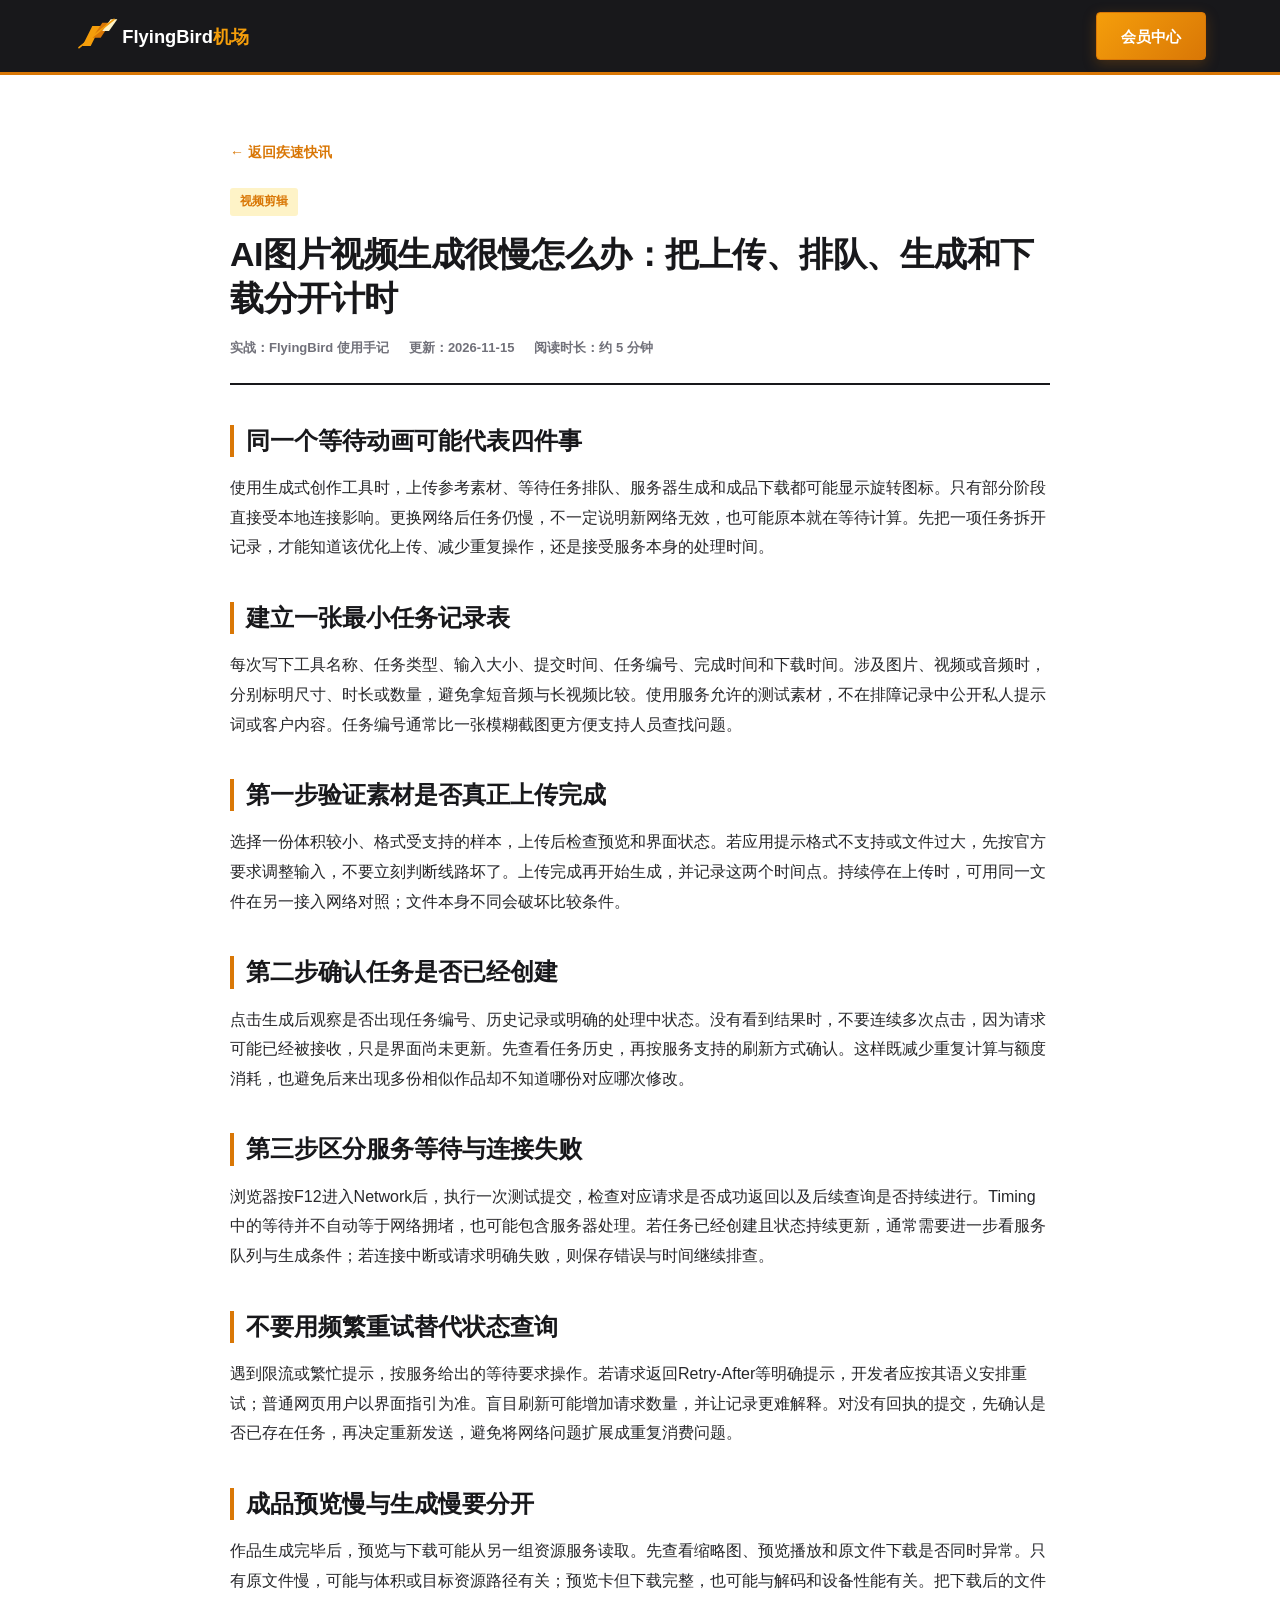
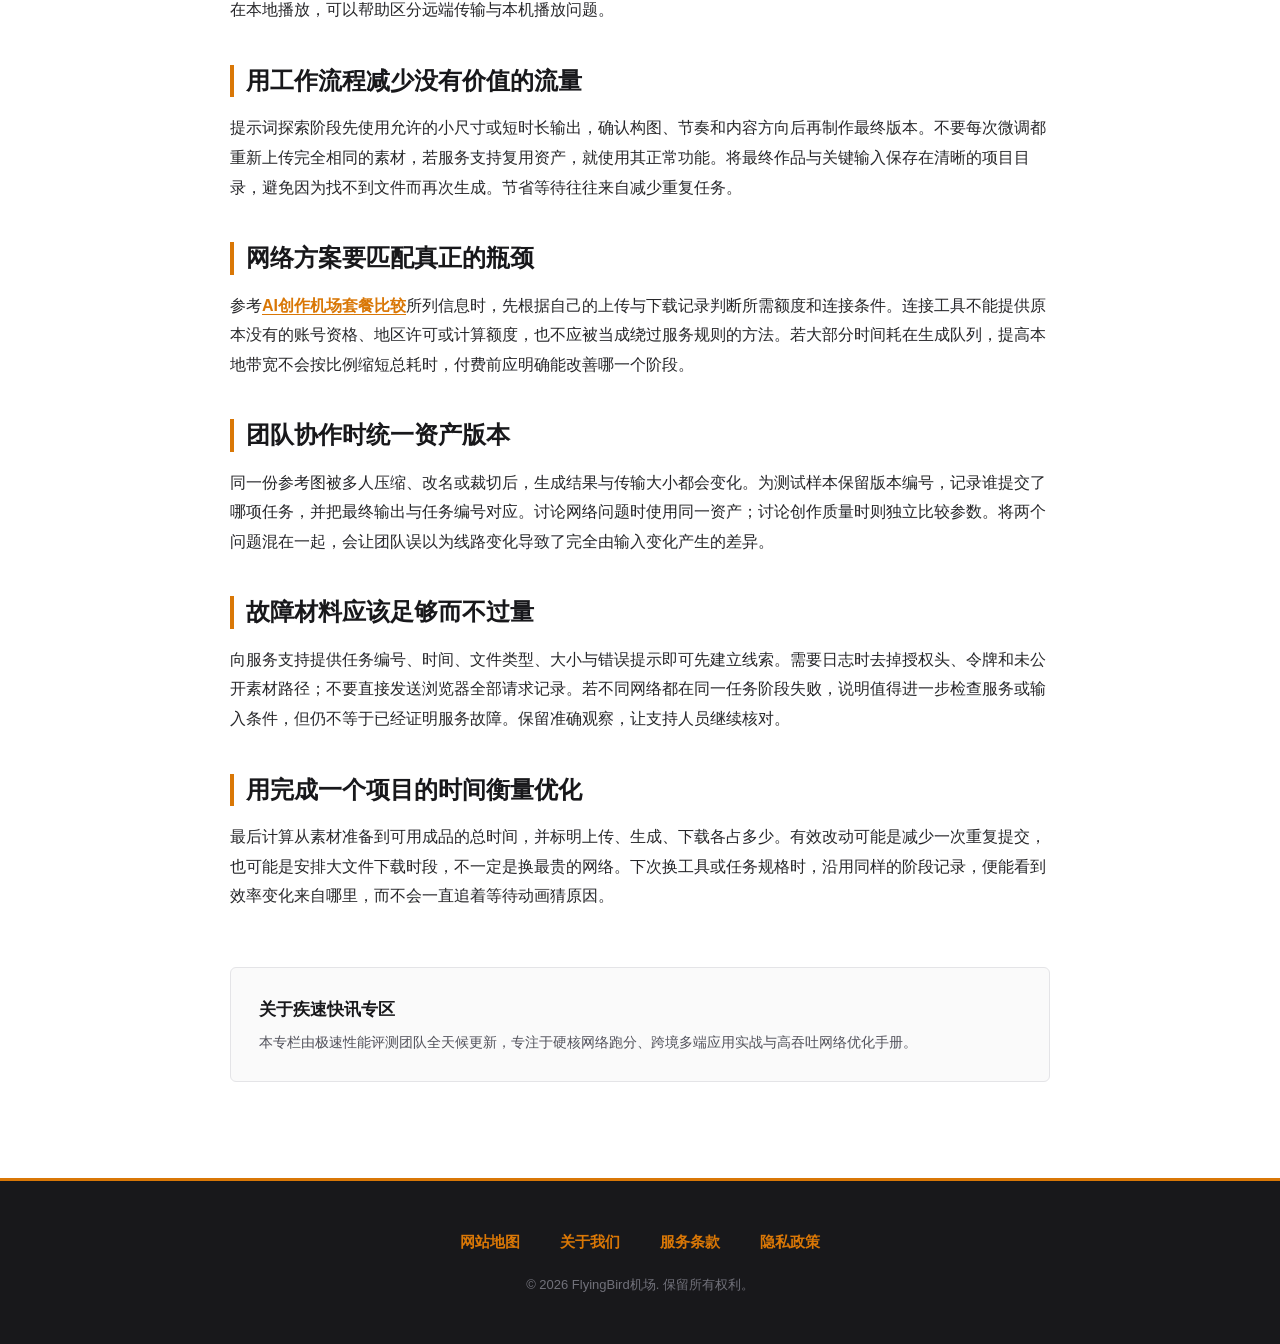
==== commit 4e77ed7e: "Restore detailed guides and clarify airport homepage introductions" ====
--- a/ai-creative-tools-bandwidth-demands.html
+++ b/ai-creative-tools-bandwidth-demands.html
@@ -1,84 +1,66 @@
 <!DOCTYPE html>
+
 <html lang="zh-CN">
 <head>
-  <meta charset="UTF-8">
-  <meta name="viewport" content="width=device-width, initial-scale=1.0">
-  <title>CapCut 与云端剪辑：素材同步与导出的网络设置 - FlyingBird疾速快讯</title>
-  <meta name="description" content="使用 CapCut 等云端剪辑工具时素材同步慢、导出失败？说明云空间同步、素材管理、导出设置与网络调整的方法。">
-  <link rel="stylesheet" href="style.css">
+<meta charset="utf-8"/>
+<meta content="width=device-width, initial-scale=1.0" name="viewport"/>
+<title>AI图片视频生成很慢怎么办：把上传、排队、生成和下载分开计时</title>
+<meta content="为生成式图片、视频和音频任务建立分阶段记录，利用请求状态与任务编号区分网络等待和服务处理，减少重复提交与素材传输。" name="description"/>
+<link href="style.css" rel="stylesheet"/>
 </head>
 <body>
-
-  <!-- 动感顶栏导航 -->
-  <header class="kinetic-nav-wrapper">
-    <div class="kinetic-shell kinetic-nav-inner">
-      <a href="index.html" class="kinetic-brand" aria-label="返回首页">
-        <svg viewBox="0 0 240 48" fill="none" xmlns="http://www.w3.org/2000/svg">
-          <g>
-            <path d="M10 36L22 12H32L20 36H10Z" fill="#F59E0B"/>
-            <path d="M22 26L34 8H44L32 26H22Z" fill="#D97706"/>
-            <path d="M34 18L44 4H52L42 18H34Z" fill="#FEF3C7"/>
-            <line x1="6" y1="38" x2="48" y2="4" stroke="#F59E0B" stroke-width="2" stroke-linecap="round"/>
-          </g>
-          <text x="58" y="32" font-family="-apple-system, BlinkMacSystemFont, 'Segoe UI', Roboto, sans-serif" font-size="22" font-weight="900" fill="#FFFFFF">FlyingBird<tspan fill="#F59E0B">机场</tspan></text>
-        </svg>
-      </a>
-      <div class="kinetic-nav-actions">
-        <a href="https://ww012.twilightaff.com/#/?code=A56DH1Af" class="k-btn k-btn-amber" rel="nofollow" target="_blank">会员中心</a>
-      </div>
-    </div>
-  </header>
-
-  <!-- 文章详情区域 -->
-  <main class="kinetic-article-wrap">
-    <div class="kinetic-shell">
-      <div class="kinetic-article-container">
-        <a href="guides.html" class="kinetic-back-link">← 返回疾速快讯</a>
-
-        <header class="kinetic-article-head">
-          <span class="kinetic-badge-pill">视频剪辑</span>
-          <h1 class="kinetic-article-h1">CapCut 与云端剪辑：素材同步与导出的网络设置</h1>
-          <div class="kinetic-meta-line">
- <span>实战：FlyingBird 使用手记</span> <span>更新：2026-11-15</span> <span>阅读时长：约 5 分钟</span>
- </div>
-        </header>
-
-        <article class="kinetic-article-body">
-<p>云端剪辑方便跨设备协作，但素材同步与导出对网络要求不低。</p>
-<h2>一、素材先整理再上传</h2>
-<p>把项目素材整理到同一个文件夹，删除不需要的片段。上传前先压缩过大的原始素材，节省同步时间。</p>
-<h2>二、同步时的网络习惯</h2>
-<ul><li>选择网络空闲的时段同步。</li><li>同步期间不要频繁切换节点。</li><li>保持设备充电并防止休眠。</li></ul>
-<h2>三、导出设置</h2>
-<p>根据发布平台选择合适的分辨率与码率，过高的码率会让文件巨大、上传缓慢。先导出一段短视频测试效果，再批量导出。</p>
-<h2>四、导出失败时</h2>
-<p>检查磁盘剩余空间与素材是否完整；关闭其他占用资源的程序；更新到最新版本；必要时降低导出分辨率重试。</p>
-<h2>五、备份与版本</h2>
-<p>项目文件与成片都保留本地备份，并按日期命名版本，避免误覆盖。</p>
- </article>
-
-        <div class="kinetic-author-box">
-          <h4>关于疾速快讯专区</h4>
-          <p>本专栏由极速性能评测团队全天候更新，专注于硬核网络跑分、跨境多端应用实战与高吞吐网络优化手册。</p>
-        </div>
-      </div>
-    </div>
-  </main>
-
-  <!-- 页脚 -->
-  <footer class="kinetic-footer">
-    <div class="kinetic-shell">
-      <nav aria-label="页脚导航">
-        <ul class="k-footer-links">
-          <li><a href="sitemap.html">网站地图</a></li>
-          <li><a href="about.html">关于我们</a></li>
-          <li><a href="terms.html">服务条款</a></li>
-          <li><a href="privacy.html">隐私政策</a></li>
-        </ul>
-      </nav>
-      <p class="k-footer-rights">© 2026 FlyingBird机场. 保留所有权利。</p>
-    </div>
-  </footer>
-
+<!-- 动感顶栏导航 -->
+<header class="kinetic-nav-wrapper">
+<div class="kinetic-shell kinetic-nav-inner">
+<a aria-label="返回首页" class="kinetic-brand" href="index.html">
+<svg fill="none" viewbox="0 0 240 48" xmlns="http://www.w3.org/2000/svg">
+<g>
+<path d="M10 36L22 12H32L20 36H10Z" fill="#F59E0B"></path>
+<path d="M22 26L34 8H44L32 26H22Z" fill="#D97706"></path>
+<path d="M34 18L44 4H52L42 18H34Z" fill="#FEF3C7"></path>
+<line stroke="#F59E0B" stroke-linecap="round" stroke-width="2" x1="6" x2="48" y1="38" y2="4"></line>
+</g>
+<text fill="#FFFFFF" font-family="-apple-system, BlinkMacSystemFont, 'Segoe UI', Roboto, sans-serif" font-size="22" font-weight="900" x="58" y="32">FlyingBird<tspan fill="#F59E0B">机场</tspan></text>
+</svg>
+</a>
+<div class="kinetic-nav-actions">
+<a class="k-btn k-btn-amber" href="https://ww012.twilightaff.com/#/?code=A56DH1Af" rel="nofollow" target="_blank">会员中心</a>
+</div>
+</div>
+</header>
+<!-- 文章详情区域 -->
+<main class="kinetic-article-wrap">
+<div class="kinetic-shell">
+<div class="kinetic-article-container">
+<a class="kinetic-back-link" href="guides.html">← 返回疾速快讯</a>
+<header class="kinetic-article-head">
+<span class="kinetic-badge-pill">视频剪辑</span>
+<h1 class="kinetic-article-h1">AI图片视频生成很慢怎么办：把上传、排队、生成和下载分开计时</h1>
+<div class="kinetic-meta-line">
+<span>实战：FlyingBird 使用手记</span> <span>更新：2026-11-15</span> <span>阅读时长：约 5 分钟</span>
+</div>
+</header>
+<article class="kinetic-article-body"><div data-swc-article-body="2026-11-16"><h2>同一个等待动画可能代表四件事</h2><p>使用生成式创作工具时，上传参考素材、等待任务排队、服务器生成和成品下载都可能显示旋转图标。只有部分阶段直接受本地连接影响。更换网络后任务仍慢，不一定说明新网络无效，也可能原本就在等待计算。先把一项任务拆开记录，才能知道该优化上传、减少重复操作，还是接受服务本身的处理时间。</p><h2>建立一张最小任务记录表</h2><p>每次写下工具名称、任务类型、输入大小、提交时间、任务编号、完成时间和下载时间。涉及图片、视频或音频时，分别标明尺寸、时长或数量，避免拿短音频与长视频比较。使用服务允许的测试素材，不在排障记录中公开私人提示词或客户内容。任务编号通常比一张模糊截图更方便支持人员查找问题。</p><h2>第一步验证素材是否真正上传完成</h2><p>选择一份体积较小、格式受支持的样本，上传后检查预览和界面状态。若应用提示格式不支持或文件过大，先按官方要求调整输入，不要立刻判断线路坏了。上传完成再开始生成，并记录这两个时间点。持续停在上传时，可用同一文件在另一接入网络对照；文件本身不同会破坏比较条件。</p><h2>第二步确认任务是否已经创建</h2><p>点击生成后观察是否出现任务编号、历史记录或明确的处理中状态。没有看到结果时，不要连续多次点击，因为请求可能已经被接收，只是界面尚未更新。先查看任务历史，再按服务支持的刷新方式确认。这样既减少重复计算与额度消耗，也避免后来出现多份相似作品却不知道哪份对应哪次修改。</p><h2>第三步区分服务等待与连接失败</h2><p>浏览器按F12进入Network后，执行一次测试提交，检查对应请求是否成功返回以及后续查询是否持续进行。Timing中的等待并不自动等于网络拥堵，也可能包含服务器处理。若任务已经创建且状态持续更新，通常需要进一步看服务队列与生成条件；若连接中断或请求明确失败，则保存错误与时间继续排查。</p><h2>不要用频繁重试替代状态查询</h2><p>遇到限流或繁忙提示，按服务给出的等待要求操作。若请求返回Retry-After等明确提示，开发者应按其语义安排重试；普通网页用户以界面指引为准。盲目刷新可能增加请求数量，并让记录更难解释。对没有回执的提交，先确认是否已存在任务，再决定重新发送，避免将网络问题扩展成重复消费问题。</p><h2>成品预览慢与生成慢要分开</h2><p>作品生成完毕后，预览与下载可能从另一组资源服务读取。先查看缩略图、预览播放和原文件下载是否同时异常。只有原文件慢，可能与体积或目标资源路径有关；预览卡但下载完整，也可能与解码和设备性能有关。把下载后的文件在本地播放，可以帮助区分远端传输与本机播放问题。</p><h2>用工作流程减少没有价值的流量</h2><p>提示词探索阶段先使用允许的小尺寸或短时长输出，确认构图、节奏和内容方向后再制作最终版本。不要每次微调都重新上传完全相同的素材，若服务支持复用资产，就使用其正常功能。将最终作品与关键输入保存在清晰的项目目录，避免因为找不到文件而再次生成。节省等待往往来自减少重复任务。</p><h2>网络方案要匹配真正的瓶颈</h2><p>参考<a href="https://dajichang.mom/">AI创作机场套餐比较</a>所列信息时，先根据自己的上传与下载记录判断所需额度和连接条件。连接工具不能提供原本没有的账号资格、地区许可或计算额度，也不应被当成绕过服务规则的方法。若大部分时间耗在生成队列，提高本地带宽不会按比例缩短总耗时，付费前应明确能改善哪一个阶段。</p><h2>团队协作时统一资产版本</h2><p>同一份参考图被多人压缩、改名或裁切后，生成结果与传输大小都会变化。为测试样本保留版本编号，记录谁提交了哪项任务，并把最终输出与任务编号对应。讨论网络问题时使用同一资产；讨论创作质量时则独立比较参数。将两个问题混在一起，会让团队误以为线路变化导致了完全由输入变化产生的差异。</p><h2>故障材料应该足够而不过量</h2><p>向服务支持提供任务编号、时间、文件类型、大小与错误提示即可先建立线索。需要日志时去掉授权头、令牌和未公开素材路径；不要直接发送浏览器全部请求记录。若不同网络都在同一任务阶段失败，说明值得进一步检查服务或输入条件，但仍不等于已经证明服务故障。保留准确观察，让支持人员继续核对。</p><h2>用完成一个项目的时间衡量优化</h2><p>最后计算从素材准备到可用成品的总时间，并标明上传、生成、下载各占多少。有效改动可能是减少一次重复提交，也可能是安排大文件下载时段，不一定是换最贵的网络。下次换工具或任务规格时，沿用同样的阶段记录，便能看到效率变化来自哪里，而不会一直追着等待动画猜原因。</p></div></article>
+<div class="kinetic-author-box">
+<h4>关于疾速快讯专区</h4>
+<p>本专栏由极速性能评测团队全天候更新，专注于硬核网络跑分、跨境多端应用实战与高吞吐网络优化手册。</p>
+</div>
+</div>
+</div>
+</main>
+<!-- 页脚 -->
+<footer class="kinetic-footer">
+<div class="kinetic-shell">
+<nav aria-label="页脚导航">
+<ul class="k-footer-links">
+<li><a href="sitemap.html">网站地图</a></li>
+<li><a href="about.html">关于我们</a></li>
+<li><a href="terms.html">服务条款</a></li>
+<li><a href="privacy.html">隐私政策</a></li>
+</ul>
+</nav>
+<p class="k-footer-rights">© 2026 FlyingBird机场. 保留所有权利。</p>
+</div>
+</footer>
 </body>
 </html>
